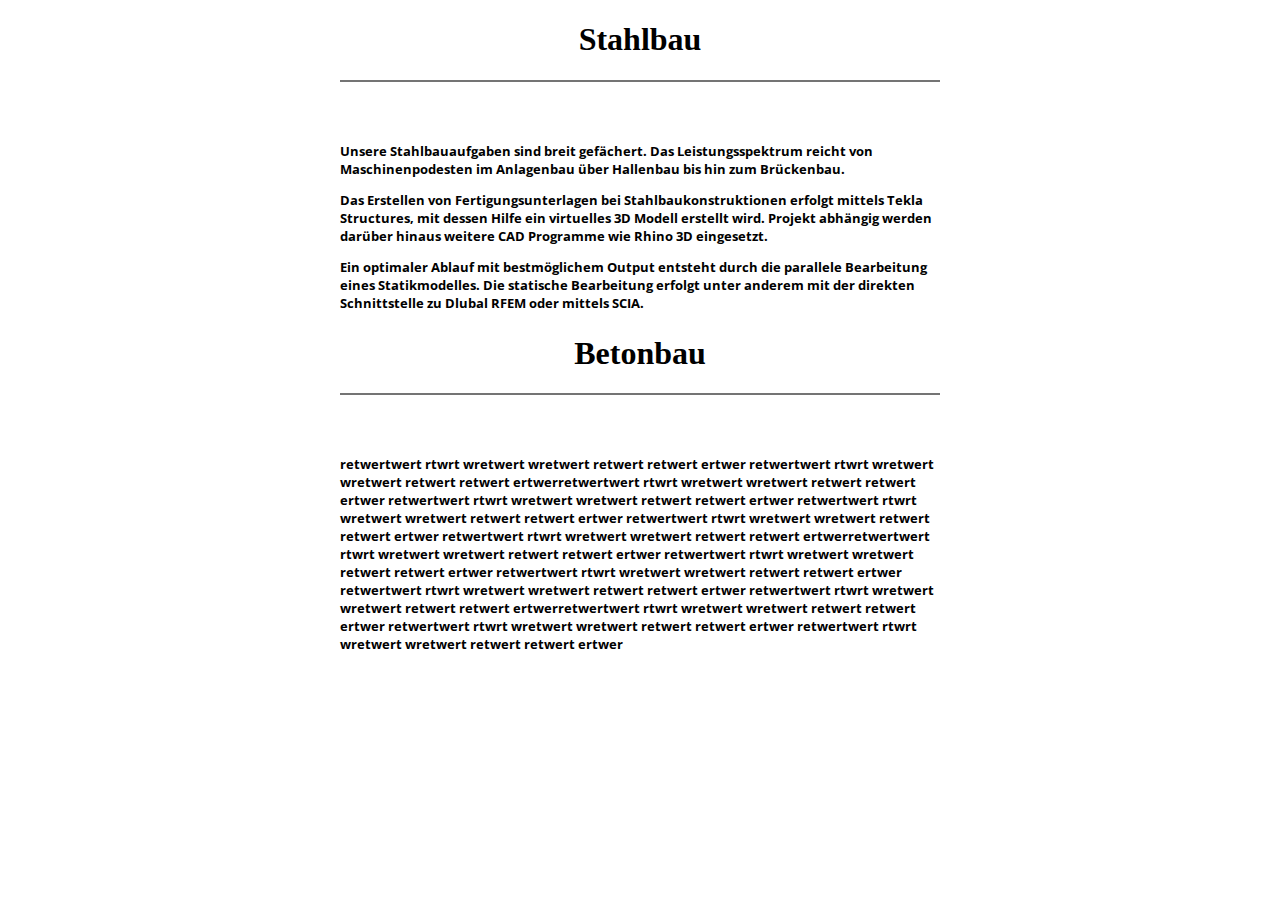
==== leistung.html @ b26b7222 "FirstUpload" ====
﻿<!DOCTYPE html>

<head>
	<meta content="charset=utf-8">
		<title>Leistungen</title>
		<meta name="viewport" content="width=device-width, initial-scale=1.0, maximum-scale=1.0, user-scalable=0">
			<link rel="stylesheet" href="leistungCss.css">
				<link rel="stylesheet" href="flexslider.css" type="text/css">
					<script src="https://ajax.googleapis.com/ajax/libs/jquery/1.6.2/jquery.min.js"></script>
					<script src="jquery.flexslider.js"></script>
					<script type="text/javascript" charset="utf-8">
  $(document).ready(function() {
    $('.flexslider').flexslider(
	{
	slideshowSpeed: 4000,
	}
	);
  });
					</script>

				</head>


				<section class="Leistung">
				
						<header class="headerLeistung">
							<h1>Stahlbau</h1>
						</header>
						<div class="flexslider">
							<ul class="slides">
								<li>
									<img src="steelimg/01.jpg" />
									<div class="caption">  </div>
								</li>
								<li>
									<img src="steelimg/02.jpg" />
									<div class="caption"> </div>
								</li>
								<li>
									<img src="steelimg/03.jpg" />
									<div class="caption">  </div>
								</li>
																<li>
									<img src="steelimg/06.jpg" />
									<div class="caption">  </div>
								</li>
																<li>
									<img src="steelimg/07.jpg" />
									<div class="caption">  </div>
								</li>
								
								<li>
									<img src="steelimg/04.jpg" />
									<div class="caption">  </div>
								</li>
								<li>
									<img src="steelimg/05.jpg" />
									<div class="caption">  </div>
								</li>
								
								

							</ul>
						</div> 
						
						<div class="LeistungText"> 

							<h5>
								<p>						
Unsere Stahlbauaufgaben sind breit gefächert. Das Leistungsspektrum reicht von Maschinenpodesten im Anlagenbau über Hallenbau bis hin zum Brückenbau.
								</p> 
								<p>	
Das Erstellen von Fertigungsunterlagen bei Stahlbaukonstruktionen erfolgt mittels Tekla Structures, mit dessen Hilfe ein virtuelles 3D Modell erstellt wird. Projekt abhängig werden darüber hinaus weitere CAD Programme wie Rhino 3D eingesetzt.
								</p>
								<p>	
Ein optimaler Ablauf mit bestmöglichem Output entsteht durch die parallele Bearbeitung eines Statikmodelles. Die statische Bearbeitung erfolgt unter anderem mit der direkten Schnittstelle zu Dlubal RFEM oder mittels SCIA.
								</p> 
							</h5>					
						</div> 
						</section>

<section class="Leistung">
						<header class="headerLeistung">
							<h1>Betonbau</h1>
						</header>
						<div class="flexslider">
							<ul class="slides">
								<li>
									<img src="steelimg/01.jpg" />
									<div class="caption">  </div>
								</li>
								<li>
									<img src="steelimg/02.jpg" />
									<div class="caption"> </div>
								</li>
								<li>
									<img src="steelimg/03.jpg" />
									<div class="caption">  </div>
								</li>
								<li>
									<img src="steelimg/04.jpg" />
									<div class="caption">  </div>
								</li>
								<li>
									<img src="steelimg/05.jpg" />
									<div class="caption">  </div>
								</li>

							</ul>
						</div> 
						<div class="LeistungText"> 

							<h5>
retwertwert rtwrt wretwert wretwert retwert retwert ertwer
retwertwert rtwrt wretwert wretwert retwert retwert ertwerretwertwert rtwrt wretwert wretwert retwert retwert ertwer
retwertwert rtwrt wretwert wretwert retwert retwert ertwer
retwertwert rtwrt wretwert wretwert retwert retwert ertwer
retwertwert rtwrt wretwert wretwert retwert retwert ertwer
retwertwert rtwrt wretwert wretwert retwert retwert ertwerretwertwert rtwrt wretwert wretwert retwert retwert ertwer
retwertwert rtwrt wretwert wretwert retwert retwert ertwer
retwertwert rtwrt wretwert wretwert retwert retwert ertwer
retwertwert rtwrt wretwert wretwert retwert retwert ertwer
retwertwert rtwrt wretwert wretwert retwert retwert ertwerretwertwert rtwrt wretwert wretwert retwert retwert ertwer
retwertwert rtwrt wretwert wretwert retwert retwert ertwer
retwertwert rtwrt wretwert wretwert retwert retwert ertwer
							</h5>					
						</div> 				
								

				</section>
---- leistungCss.css ----
@import url('https://fonts.googleapis.com/css?family=Open+Sans');
@import url('https://fonts.googleapis.com/css?family=Open+Sans:300');

main {
overflow-y: scroll;
background: none;

}

section.Leistung
{
	
    margin-top:2px;
    width:600px;
    margin-left:auto;
    margin-right:auto;
    margin-right:auto;
}

header.headerLeistung
{
    height:auto;
    text-align: center;
}


div.LeistungText
{
font-family: 'Open Sans', sans-serif;
font-weight:300;
float: both; 
text-align: left;
	hyphens: auto;
}
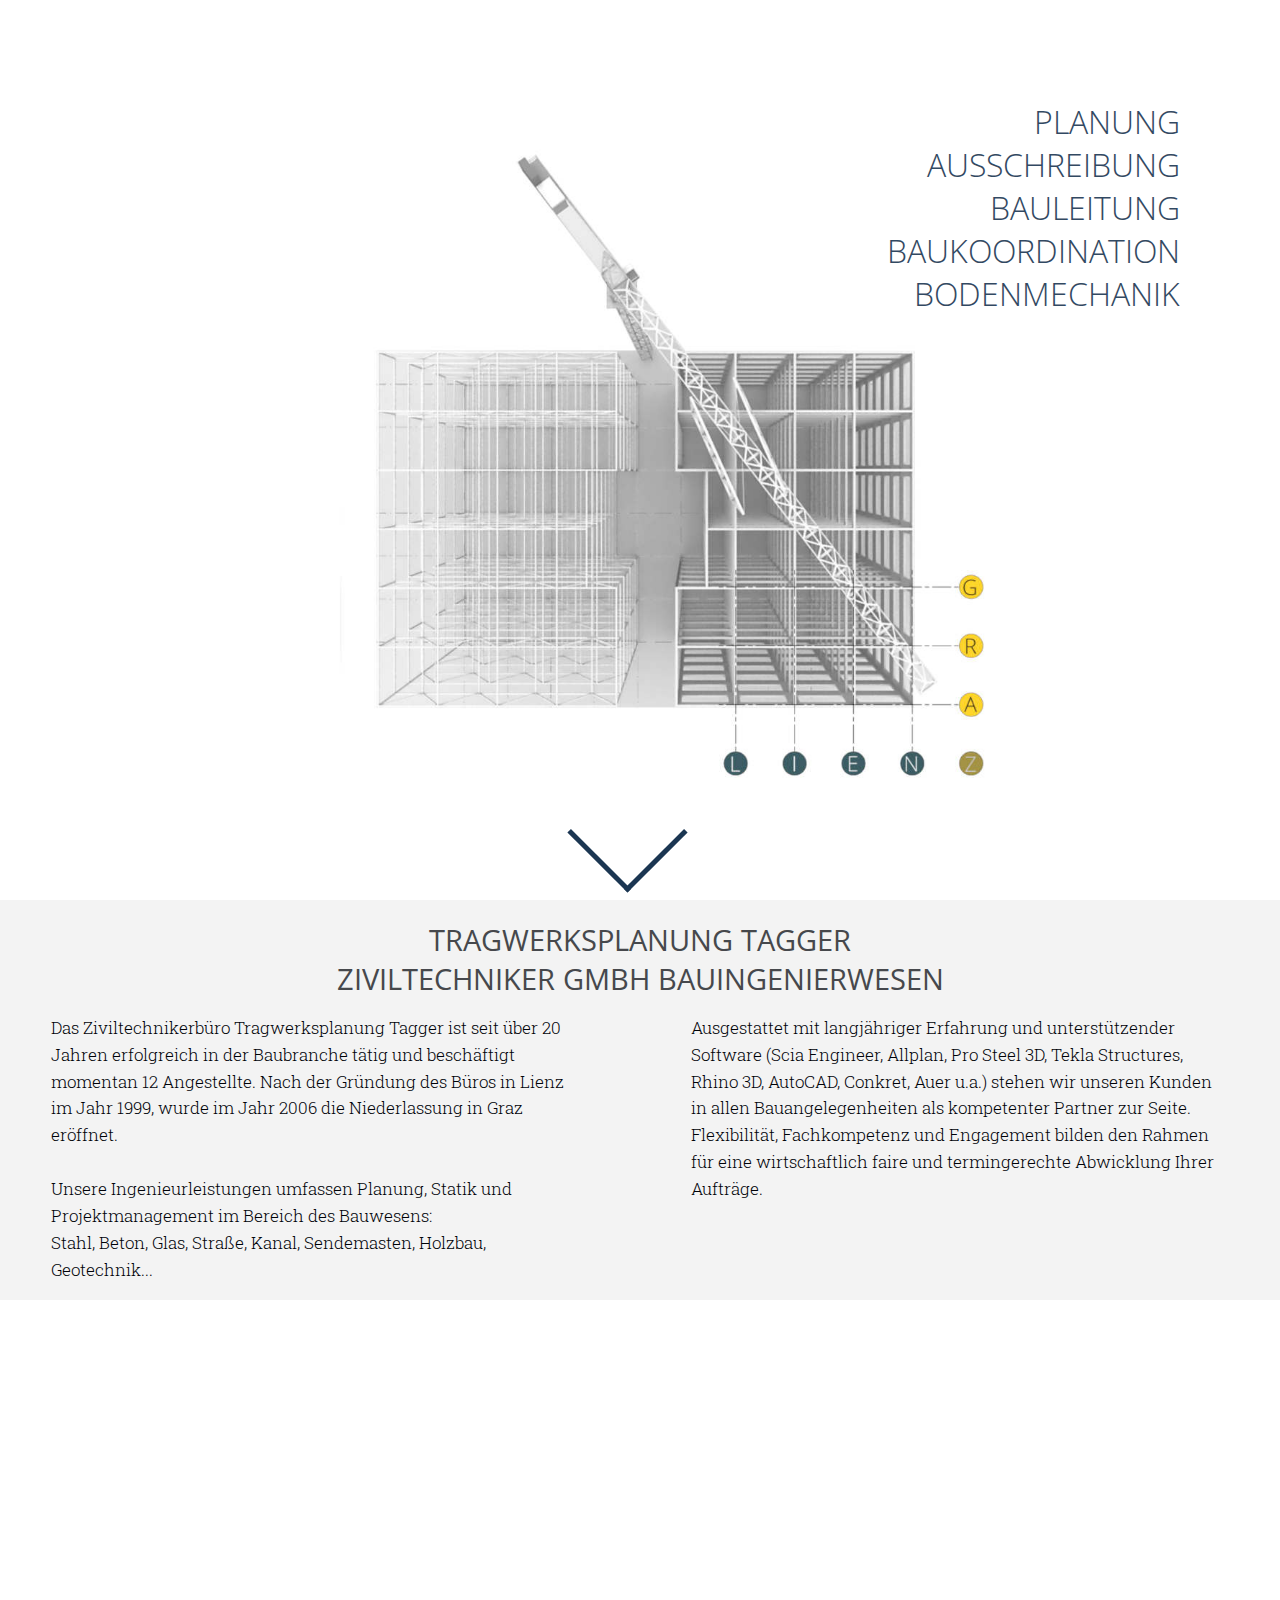
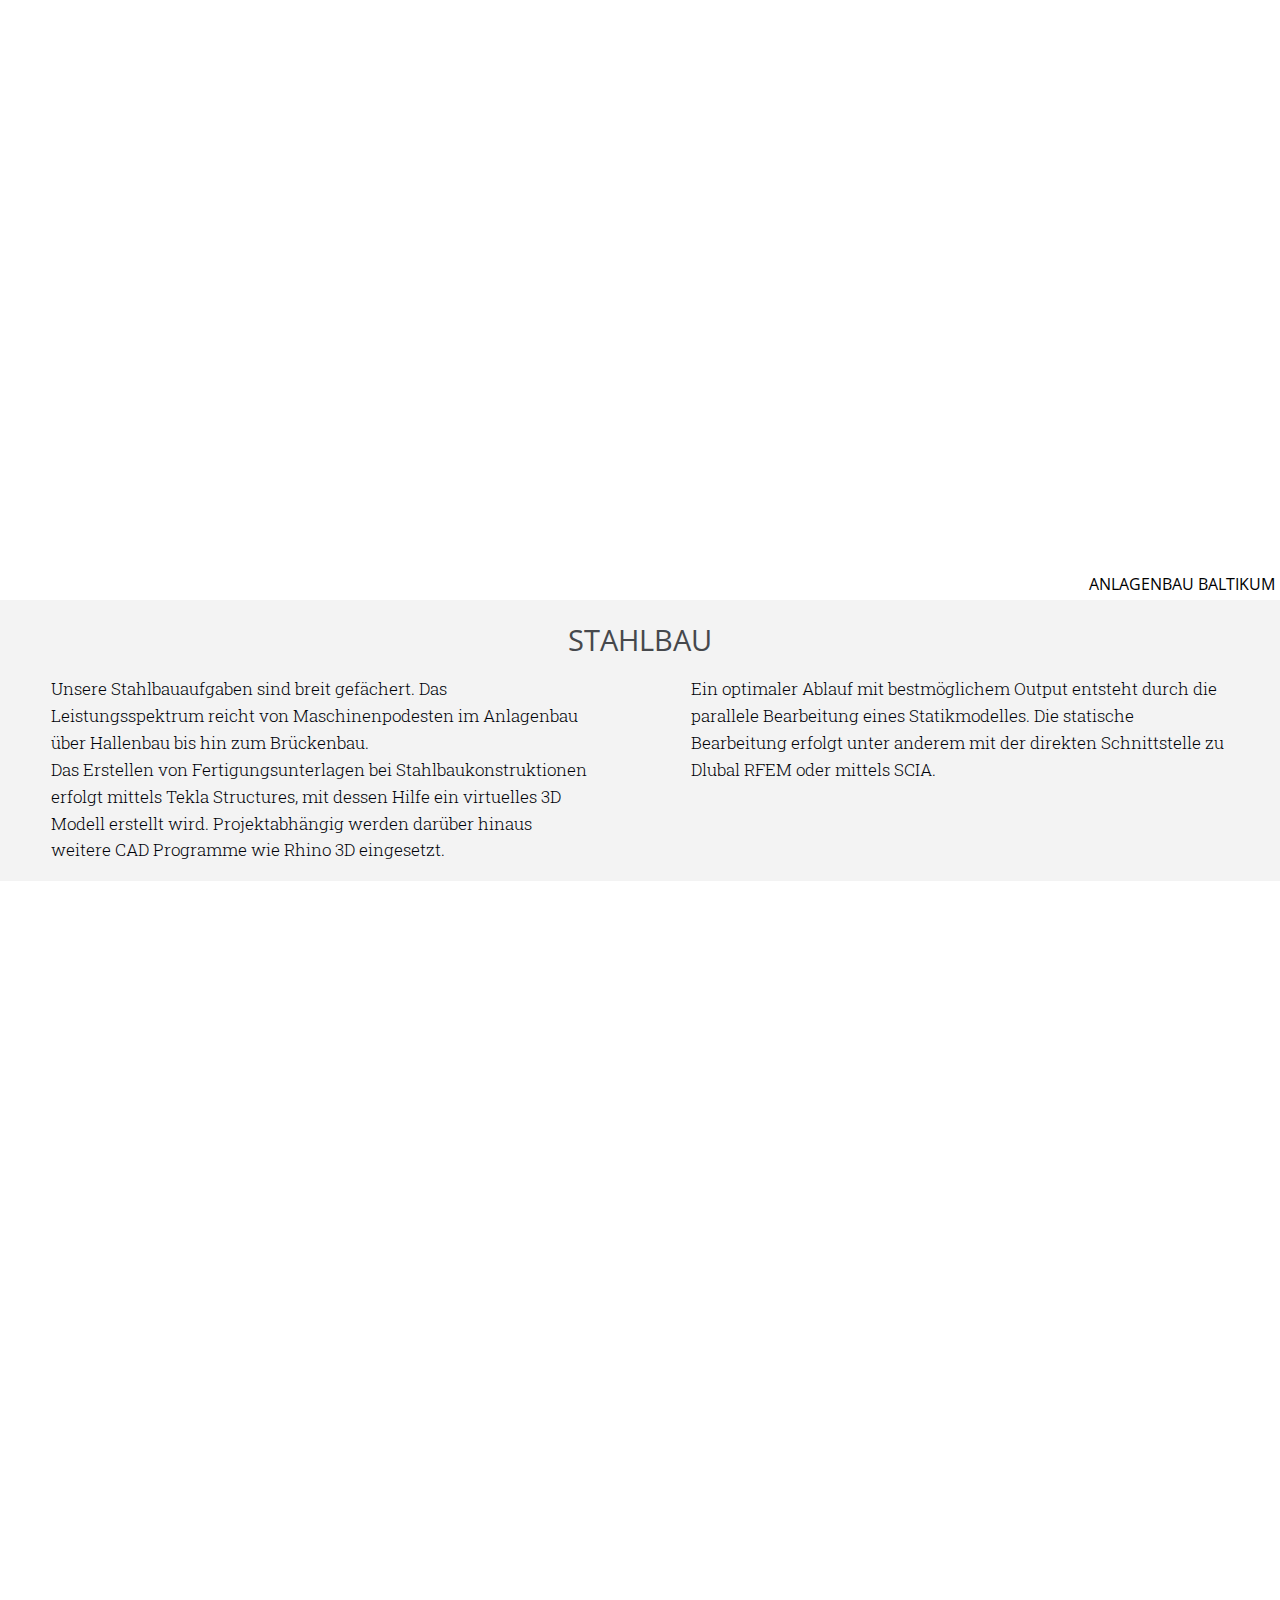
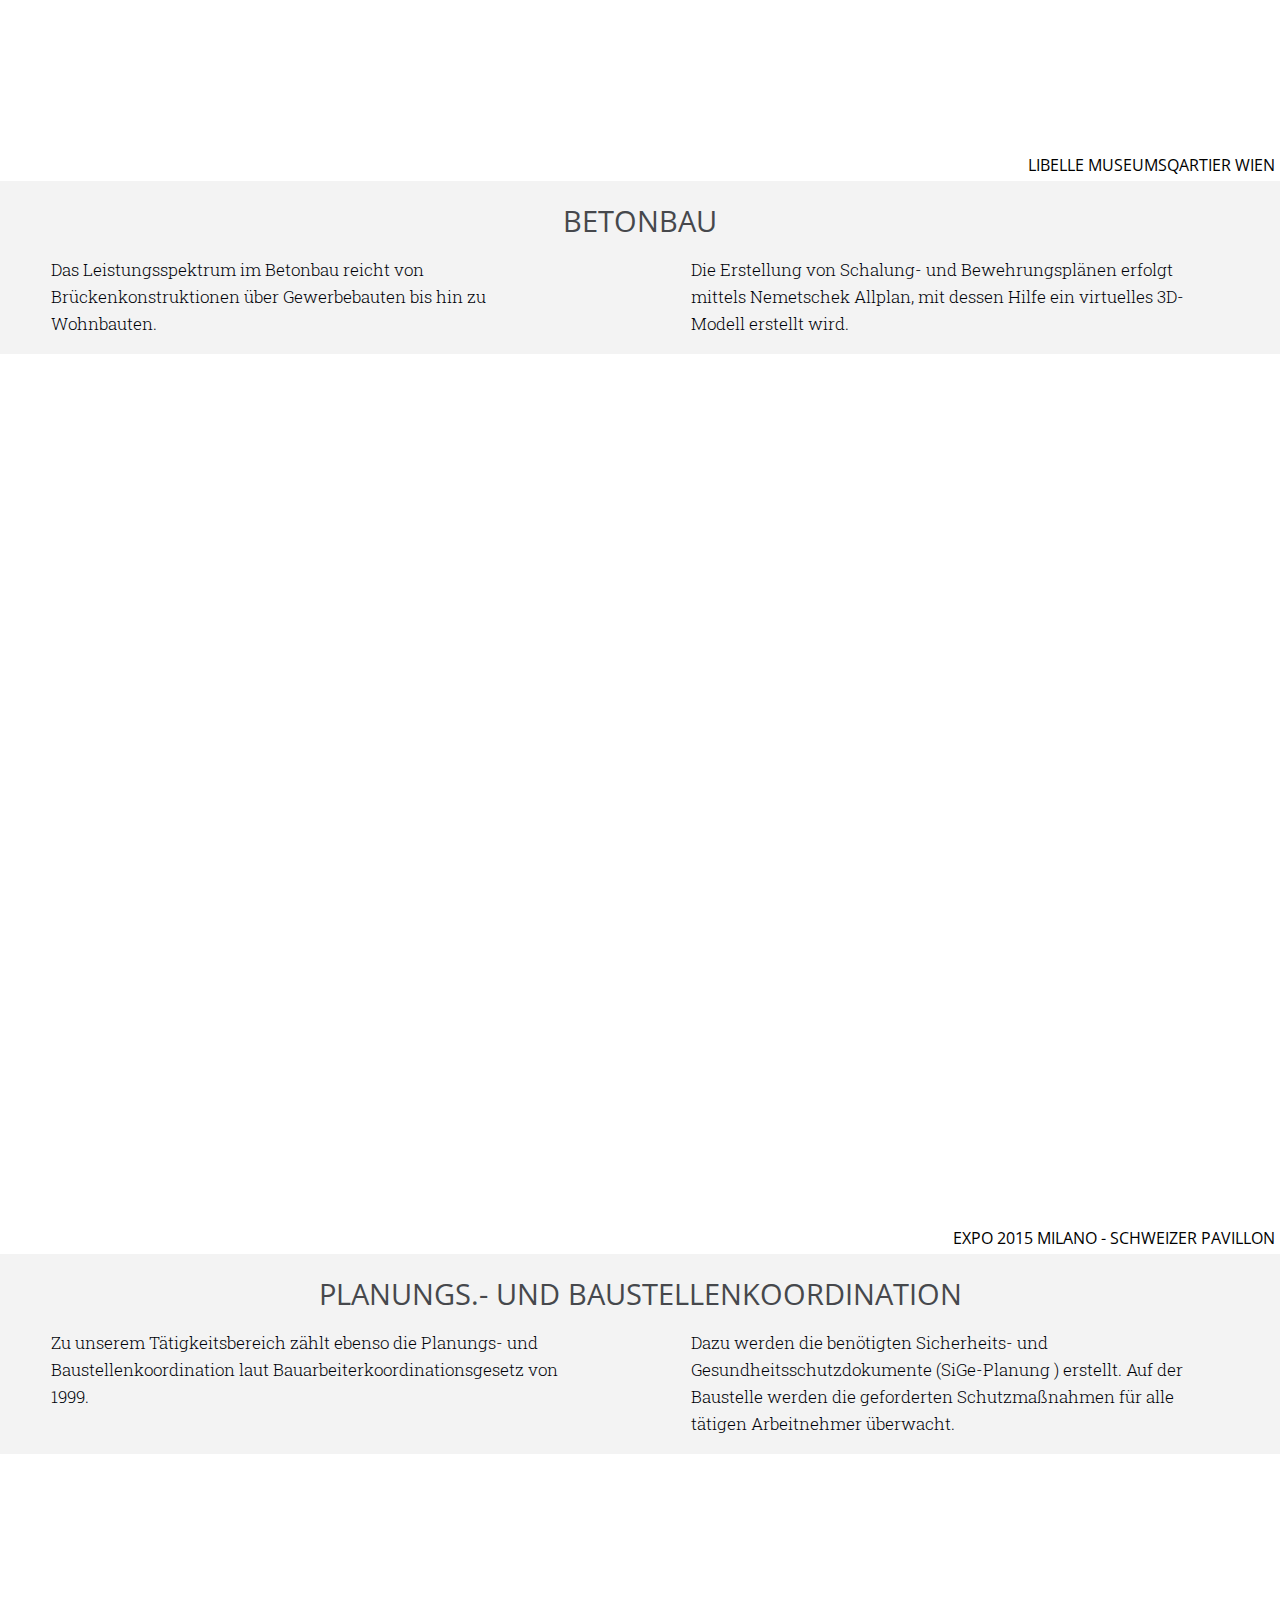
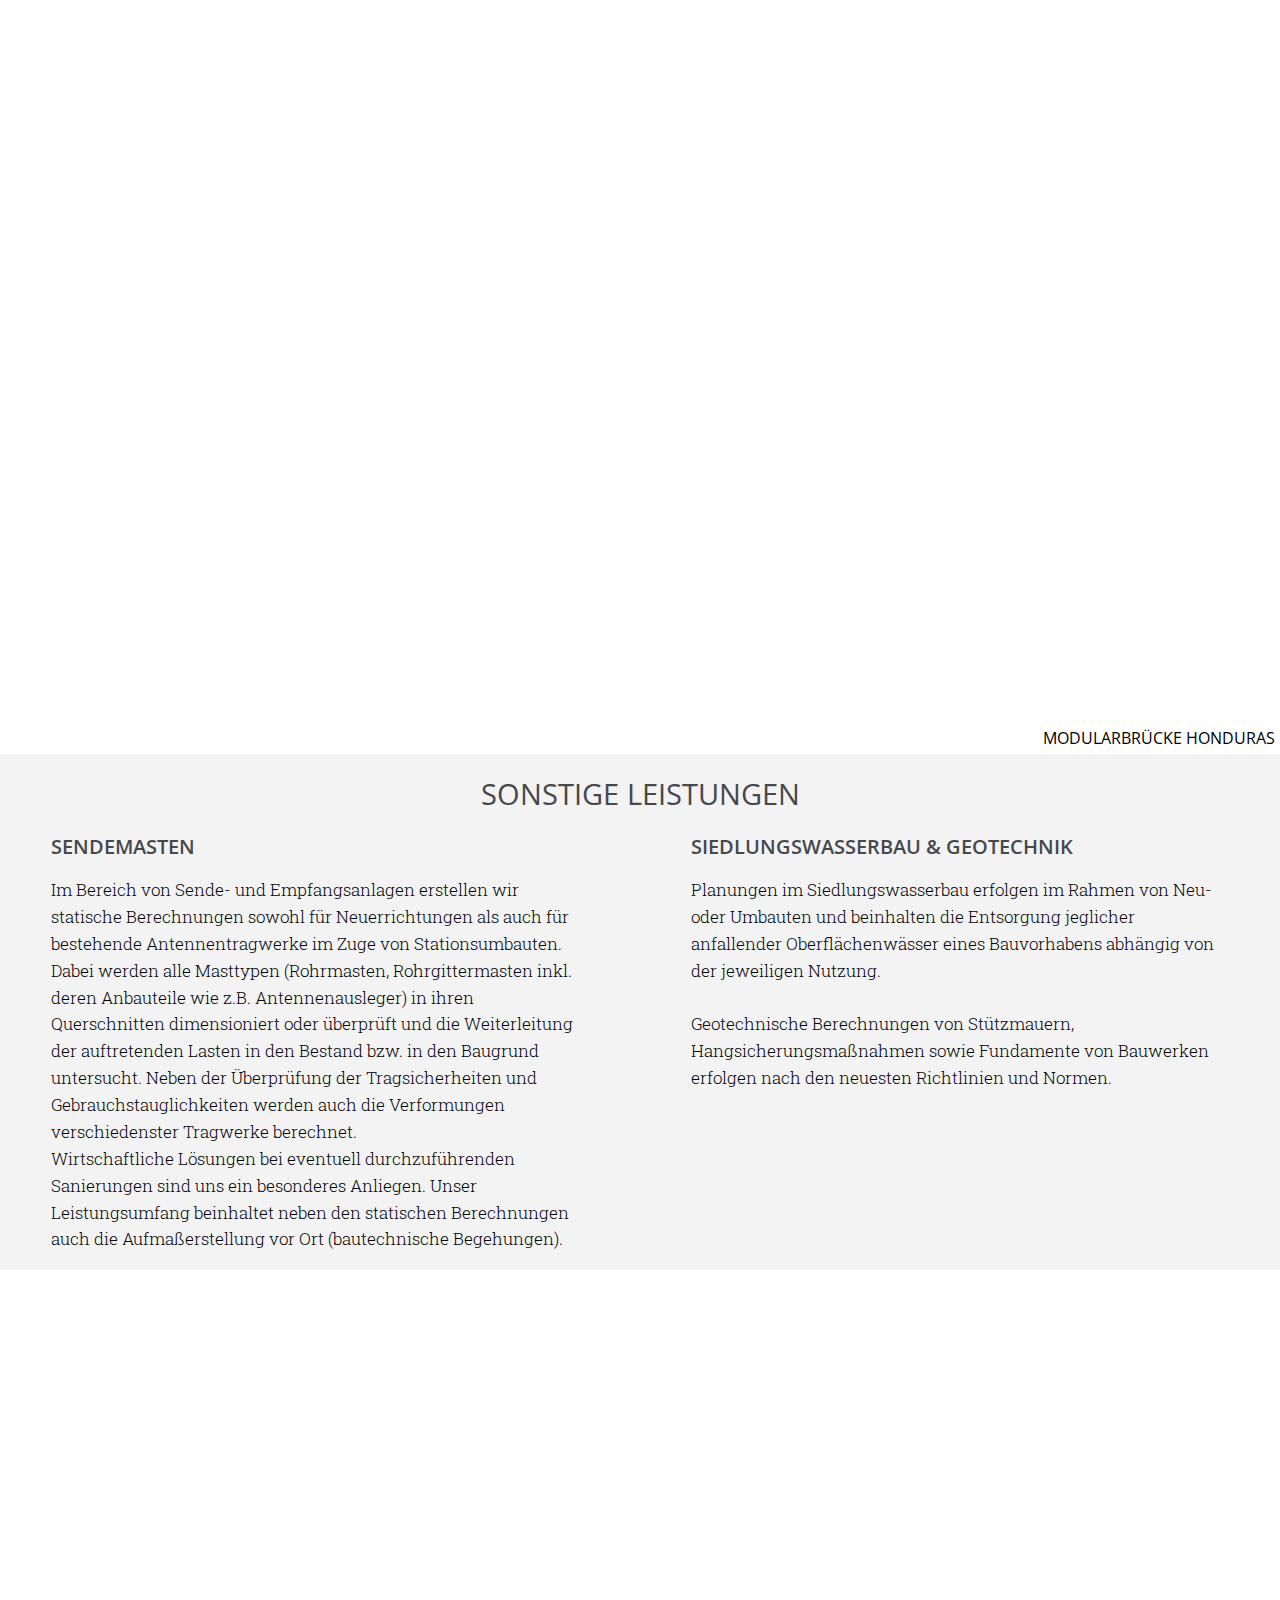
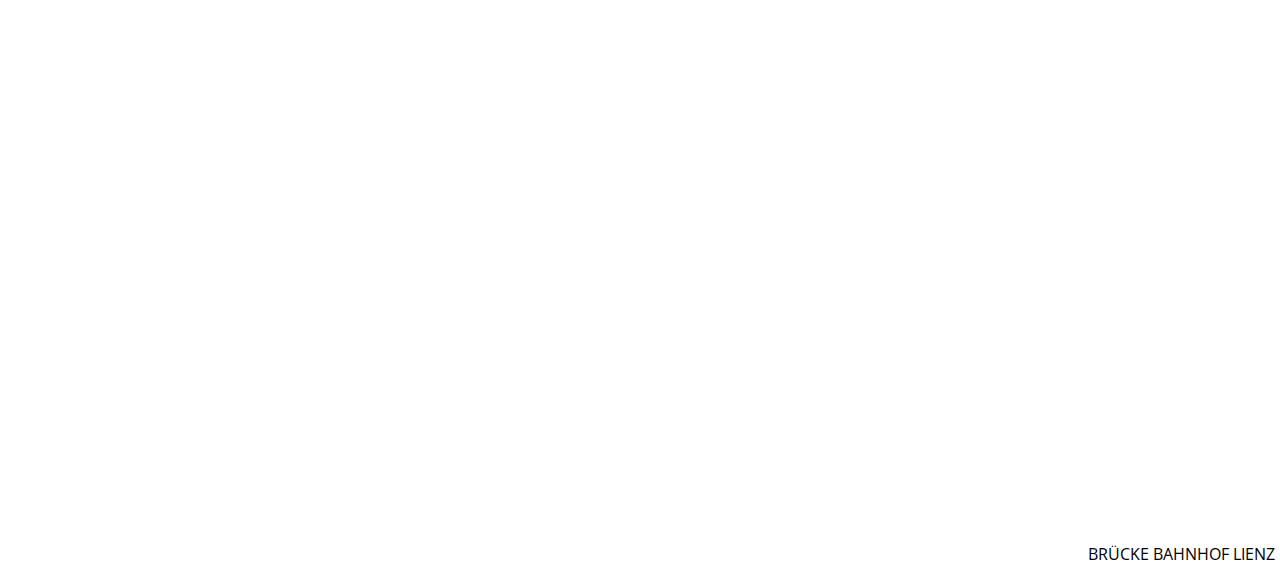
==== commit 0e78b997: "Add files via upload" ====
--- a/leistung.html
+++ b/leistung.html
@@ -1,135 +1,145 @@
-﻿<!DOCTYPE html>
-
-<head>
-	<meta content="charset=utf-8">
-		<title>Leistungen</title>
-		<meta name="viewport" content="width=device-width, initial-scale=1.0, maximum-scale=1.0, user-scalable=0">
-			<link rel="stylesheet" href="leistungCss.css">
-				<link rel="stylesheet" href="flexslider.css" type="text/css">
-					<script src="https://ajax.googleapis.com/ajax/libs/jquery/1.6.2/jquery.min.js"></script>
-					<script src="jquery.flexslider.js"></script>
-					<script type="text/javascript" charset="utf-8">
-  $(document).ready(function() {
-    $('.flexslider').flexslider(
-	{
-	slideshowSpeed: 4000,
-	}
-	);
-  });
-					</script>
-
-				</head>
-
-
-				<section class="Leistung">
-				
-						<header class="headerLeistung">
-							<h1>Stahlbau</h1>
-						</header>
-						<div class="flexslider">
-							<ul class="slides">
-								<li>
-									<img src="steelimg/01.jpg" />
-									<div class="caption">  </div>
-								</li>
-								<li>
-									<img src="steelimg/02.jpg" />
-									<div class="caption"> </div>
-								</li>
-								<li>
-									<img src="steelimg/03.jpg" />
-									<div class="caption">  </div>
-								</li>
-																<li>
-									<img src="steelimg/06.jpg" />
-									<div class="caption">  </div>
-								</li>
-																<li>
-									<img src="steelimg/07.jpg" />
-									<div class="caption">  </div>
-								</li>
-								
-								<li>
-									<img src="steelimg/04.jpg" />
-									<div class="caption">  </div>
-								</li>
-								<li>
-									<img src="steelimg/05.jpg" />
-									<div class="caption">  </div>
-								</li>
-								
-								
-
-							</ul>
-						</div> 
-						
-						<div class="LeistungText"> 
-
-							<h5>
-								<p>						
-Unsere Stahlbauaufgaben sind breit gefächert. Das Leistungsspektrum reicht von Maschinenpodesten im Anlagenbau über Hallenbau bis hin zum Brückenbau.
-								</p> 
-								<p>	
-Das Erstellen von Fertigungsunterlagen bei Stahlbaukonstruktionen erfolgt mittels Tekla Structures, mit dessen Hilfe ein virtuelles 3D Modell erstellt wird. Projekt abhängig werden darüber hinaus weitere CAD Programme wie Rhino 3D eingesetzt.
-								</p>
-								<p>	
-Ein optimaler Ablauf mit bestmöglichem Output entsteht durch die parallele Bearbeitung eines Statikmodelles. Die statische Bearbeitung erfolgt unter anderem mit der direkten Schnittstelle zu Dlubal RFEM oder mittels SCIA.
-								</p> 
-							</h5>					
-						</div> 
-						</section>
-
-<section class="Leistung">
-						<header class="headerLeistung">
-							<h1>Betonbau</h1>
-						</header>
-						<div class="flexslider">
-							<ul class="slides">
-								<li>
-									<img src="steelimg/01.jpg" />
-									<div class="caption">  </div>
-								</li>
-								<li>
-									<img src="steelimg/02.jpg" />
-									<div class="caption"> </div>
-								</li>
-								<li>
-									<img src="steelimg/03.jpg" />
-									<div class="caption">  </div>
-								</li>
-								<li>
-									<img src="steelimg/04.jpg" />
-									<div class="caption">  </div>
-								</li>
-								<li>
-									<img src="steelimg/05.jpg" />
-									<div class="caption">  </div>
-								</li>
-
-							</ul>
-						</div> 
-						<div class="LeistungText"> 
-
-							<h5>
-retwertwert rtwrt wretwert wretwert retwert retwert ertwer
-retwertwert rtwrt wretwert wretwert retwert retwert ertwerretwertwert rtwrt wretwert wretwert retwert retwert ertwer
-retwertwert rtwrt wretwert wretwert retwert retwert ertwer
-retwertwert rtwrt wretwert wretwert retwert retwert ertwer
-retwertwert rtwrt wretwert wretwert retwert retwert ertwer
-retwertwert rtwrt wretwert wretwert retwert retwert ertwerretwertwert rtwrt wretwert wretwert retwert retwert ertwer
-retwertwert rtwrt wretwert wretwert retwert retwert ertwer
-retwertwert rtwrt wretwert wretwert retwert retwert ertwer
-retwertwert rtwrt wretwert wretwert retwert retwert ertwer
-retwertwert rtwrt wretwert wretwert retwert retwert ertwerretwertwert rtwrt wretwert wretwert retwert retwert ertwer
-retwertwert rtwrt wretwert wretwert retwert retwert ertwer
-retwertwert rtwrt wretwert wretwert retwert retwert ertwer
-							</h5>					
-						</div> 				
-								
-
-				</section>
-
-
-
-
-				+<!DOCTYPE html>
+
+
+<html lang="en">
+    
+<head>
+        <meta charset="UTF-8" />
+        <meta name="viewport" content="width=device-width, initial-scale=1.0" />
+        <title>Parallax Effect | Pure CSS</title>
+        <link rel="stylesheet" href="leistung.css" />
+</head>
+    
+    
+    <body>
+<!-- EINLEITUNG ::::::::::::::::::::::::::::::::::::::::::::::::::::::::::::::::::::::::::::::: -->          
+        <div class="bild1">        
+            <div class = "heading">
+              Planung <br />
+              Ausschreibung<br />
+              Bauleitung<br />
+              Baukoordination<br />
+              Bodenmechanik<br />
+            </div>
+            <div class="triangle-up"></div>
+
+            
+        </div>
+        
+        
+    
+        
+        <section >
+        <h1 class = "headerInfoText">Tragwerksplanung Tagger<br />
+            Ziviltechniker GmbH Bauingenierwesen</h1>
+         <div class="zweiSpalten">
+         <p>
+
+Das Ziviltechnikerbüro Tragwerksplanung Tagger ist seit über 20 Jahren erfolgreich in der Baubranche tätig und beschäftigt momentan 12 Angestellte. Nach der Gründung des Büros in Lienz im Jahr 1999, wurde im Jahr 2006 die Niederlassung in Graz eröffnet.<br /><br />
+Unsere Ingenieurleistungen umfassen Planung, Statik und Projektmanagement im Bereich des Bauwesens:<br />
+Stahl, Beton, Glas, Straße, Kanal, Sendemasten, Holzbau, Geotechnik...<br />
+         </p>
+          </div>
+                     <div class="zweiSpalten">
+         <p>
+Ausgestattet mit langjähriger Erfahrung und unterstützender Software (Scia Engineer, Allplan, Pro Steel 3D, Tekla Structures, Rhino 3D, AutoCAD, Conkret, Auer u.a.) stehen wir unseren Kunden in allen Bauangelegenheiten als kompetenter Partner zur Seite.<br /> Flexibilität, Fachkompetenz und Engagement bilden den Rahmen für eine wirtschaftlich faire und termingerechte Abwicklung Ihrer Aufträge. 
+         </p>
+          </div>    
+        </section>
+<!-- STAHLBAU ::::::::::::::::::::::::::::::::::::::::::::::::::::::::::::::::::::::::::::::: -->   
+        <div class="bild2">
+              <div class = "infoImg">   
+            Anlagenbau Baltikum                        
+            </div>  
+        </div>
+        
+        <section >
+        <h1 class = "headerInfoText">Stahlbau</h1>
+         <div class="zweiSpalten">
+         <p>
+Unsere Stahlbauaufgaben sind breit gefächert. Das Leistungsspektrum reicht von Maschinenpodesten im Anlagenbau über Hallenbau bis hin zum Brückenbau.<br />
+Das Erstellen von Fertigungsunterlagen bei Stahlbaukonstruktionen erfolgt mittels Tekla Structures, mit dessen Hilfe ein virtuelles 3D Modell erstellt wird. Projektabhängig werden darüber hinaus weitere CAD Programme wie Rhino 3D eingesetzt.
+         </p>
+          </div>
+                     <div class="zweiSpalten">
+         <p>
+Ein optimaler Ablauf mit bestmöglichem Output entsteht durch die parallele Bearbeitung eines Statikmodelles. Die statische Bearbeitung erfolgt unter anderem mit der direkten Schnittstelle zu Dlubal RFEM oder mittels SCIA. 
+         </p>
+          </div>    
+        </section>
+<!-- BETONBAU::::::::::::::::::::::::::::::::::::::::::::::::::::::::::::::::::::::::::::::: -->       
+        
+
+        <div class="bild3">
+              <div class = "infoImg">   
+            Libelle Museumsqartier Wien                        
+            </div>  
+        </div>
+        
+        <section >
+        <h1 class = "headerInfoText"> Betonbau</h1>
+         <div class="zweiSpalten">
+         <p>
+             Das Leistungsspektrum im Betonbau reicht von Brückenkonstruktionen über Gewerbebauten bis hin zu Wohnbauten. 
+         </p>
+          </div>
+                     <div class="zweiSpalten">
+         <p>
+            Die Erstellung von Schalung- und Bewehrungsplänen erfolgt mittels Nemetschek Allplan, mit dessen Hilfe ein virtuelles 3D-Modell erstellt wird. 
+         </p>
+          </div>    
+        </section>
+        
+<!-- PLANUNG BAUSTELLENKOORDINATION ::::::::::::::::::::::::::::::::::::::::::::::::::::::::::::::::::::::::::::::: -->          
+                <div class="bild4">
+              <div class = "infoImg">   
+            EXPO 2015 Milano - Schweizer Pavillon                        
+            </div>  
+        </div>
+        <section >
+        <h1 class = "headerInfoText">Planungs.- und Baustellenkoordination</h1>
+         <div class="zweiSpalten">
+         <p>
+           Zu unserem Tätigkeitsbereich zählt ebenso die Planungs- und Baustellenkoordination laut Bauarbeiterkoordinationsgesetz von 1999. 
+         </p>
+          </div>
+                     <div class="zweiSpalten">
+         <p>
+Dazu werden die benötigten Sicherheits- und Gesundheitsschutzdokumente (SiGe-Planung ) erstellt. Auf der Baustelle werden die geforderten Schutzmaßnahmen für alle tätigen Arbeitnehmer überwacht. 
+         </p>
+          </div>    
+        </section>
+                <div class="bild5">
+            <div class = "infoImg">   
+            Modularbrücke Honduras                        
+            </div>    
+        </div>
+<!-- SONSTIGES ::::::::::::::::::::::::::::::::::::::::::::::::::::::::::::::::::::::::::::::: -->           
+        <section >
+        <h1 class = "headerInfoText">sonstige Leistungen</h1>
+         <div class="zweiSpalten">
+           <h2> Sendemasten</h2>              
+         <p>
+            
+Im Bereich von Sende- und Empfangsanlagen erstellen wir statische Berechnungen sowohl für Neuerrichtungen als auch für bestehende Antennentragwerke im Zuge von Stationsumbauten. Dabei werden alle Masttypen (Rohrmasten, Rohrgittermasten inkl. deren Anbauteile wie z.B. Antennenausleger) in ihren Querschnitten dimensioniert oder überprüft und die Weiterleitung der auftretenden Lasten in den Bestand bzw. in den Baugrund untersucht. Neben der Überprüfung der Tragsicherheiten und Gebrauchstauglichkeiten werden auch die Verformungen verschiedenster Tragwerke berechnet.<br />
+
+Wirtschaftliche Lösungen bei eventuell durchzuführenden Sanierungen sind uns ein besonderes Anliegen. Unser Leistungsumfang beinhaltet neben den statischen Berechnungen auch die Aufmaßerstellung vor Ort (bautechnische Begehungen).
+
+         </p>
+          </div>
+            <div class="zweiSpalten">
+                 <h2> Siedlungswasserbau & Geotechnik </h2> 
+         <p>
+Planungen im Siedlungswasserbau erfolgen im Rahmen von Neu- oder Umbauten und beinhalten die Entsorgung jeglicher anfallender Oberflächenwässer eines Bauvorhabens abhängig von der jeweiligen Nutzung. <br /><br />
+Geotechnische Berechnungen von Stützmauern, Hangsicherungsmaßnahmen sowie Fundamente von Bauwerken erfolgen nach den neuesten Richtlinien und Normen.             
+        </p>
+          </div>    
+        </section>
+                <div class="bild6">
+              <div class = "infoImg">   
+            Brücke Bahnhof Lienz                        
+            </div>  
+        </div>
+
+    </body>
+</html>--- a/leistung.css
+++ b/leistung.css
@@ -0,0 +1,217 @@
+@import url('https://fonts.googleapis.com/css2?family=Open+Sans:wght@300;400;600&display=swap');
+@import url('https://fonts.googleapis.com/css2?family=Roboto+Slab:wght@300&display=swap');
+@import url('https://fonts.googleapis.com/css2?family=Roboto+Slab&display=swap');
+
+/*Edge - works to 41.16299.402.0*/
+@supports (-ms-ime-align:auto) 
+{
+    html{
+        overflow: hidden;
+        height: 100%;       
+    }
+    body{
+        overflow: auto;
+        height: 100%;
+        position: relative;
+    }
+}
+
+/*Ie 10/11*/
+@media screen and (-ms-high-contrast: active), (-ms-high-contrast: none) 
+{
+    html{
+        overflow: hidden;
+        height: 100%;    
+    }
+    body{
+        overflow: auto;
+        height: 100%;
+    }
+}
+
+body, html {
+    height: 100%;
+    margin: 0;
+    font-family: 'Open Sans', sans-serif;
+    font-weight: 300;
+    color: #000208;
+    text-align: center;
+    background-color: white;
+}
+
+
+/*
+.heading
+{
+    position: absolute;
+    /*
+    color: #1b3652;
+    */
+    color: #1b3652;
+    font-size: 500%;
+    top:5%;
+    width: 100%;
+    text-transform: uppercase;
+    opacity: 0.9;
+    text-align: center;  
+}
+
+*/
+
+ul li {
+    
+
+    
+}
+
+.heading
+{
+    
+    position: absolute;
+    /*
+    color: #1b3652;
+    */
+    color: #1b3652;
+    font-size: 200%;
+    top:100px;
+    right:100px;
+    width: 100%;
+    text-transform: uppercase;
+    opacity: 0.9;
+    text-align: right;  
+}
+
+
+
+section{
+    margin-top: 0;
+    margin-bottom: 0;
+    background-color: #f3f3f3;
+    overflow: auto;
+    
+    
+}
+
+h1.headerInfoText{
+    font-family: 'Open Sans', sans-serif;
+    font-size: 180%;
+    font-weight: 400;
+    padding-top: 20px;
+    color: #46484c;
+    margin: 0;   
+    font-family: 'Open Sans', sans-serif;
+    text-transform: uppercase;
+}
+
+    /*
+    
+    @keyframes blink{
+    50% { opacity: 0.2}
+    80% {opacity: 1}
+    }
+
+    */
+
+
+
+.triangle-up
+{
+   
+  border: 5px solid #1b3652;
+  border-width: 0 0 5px 5px;
+  width: 80px;
+  height: 80px;
+  -webkit-transform: rotate(-45deg);
+  -ms-transform: rotate(-45deg);
+  -o-transform: rotate(-45deg);
+  transform: rotate(-45deg);
+    
+    
+    position: absolute;
+    bottom: 25px;
+    margin-left: calc( 50% - 55px );
+    /*
+    animation: blink 3s infinite linear;
+    */
+   
+}
+
+
+
+
+h2{
+    font-family: 'Open Sans', sans-serif;
+    font-size: 120%;
+    font-weight: 600;
+    padding-top: 20px;
+    color: #46484c;
+    margin: 0;   
+    font-family: 'Open Sans', sans-serif;
+    text-transform: uppercase;
+}
+
+.zweiSpalten {
+    font-family: 'Roboto Slab', serif;
+    font-weight: 300;
+    float: left;
+    width: 42%;
+    padding: 0 4%;
+    text-align: left; 
+    line-height: 160%;
+    font-size: 105%;
+}
+
+.infoImg
+{
+    color: black;
+    text-transform: uppercase;
+    font-family: 'Open Sans', sans-serif;
+    font-weight: 400;
+    width: 100%;
+    position:absolute;
+    text-align:right;
+    bottom: 5px;
+    right: 5px;
+   
+}
+
+.bild1 {  
+    background: url('imgLeistung/01b.jpg');
+    min-height: 100%;   
+}
+
+.bild2 {    
+    background: url('imgLeistung/02.jpg');
+     min-height: 100%;   
+}
+
+.bild3 {   
+    background: url('imgLeistung/03.jpg');
+     min-height: 100%;   
+}
+
+
+.bild4 {   
+    background: url('imgLeistung/04.jpg');
+    min-height: 100%;    
+}
+
+.bild5 {   
+    background: url('imgLeistung/05.jpg');
+    min-height: 100%;    
+}
+
+.bild6 {   
+    background: url('imgLeistung/06.jpg');
+    min-height: 100%;    
+}
+
+
+.bild1, .bild2, .bild3, .bild4, .bild5, .bild6{
+
+    position: relative;
+    background-position: center;
+    background-size:cover;
+    background-repeat: no-repeat;
+    background-attachment: fixed;
+}